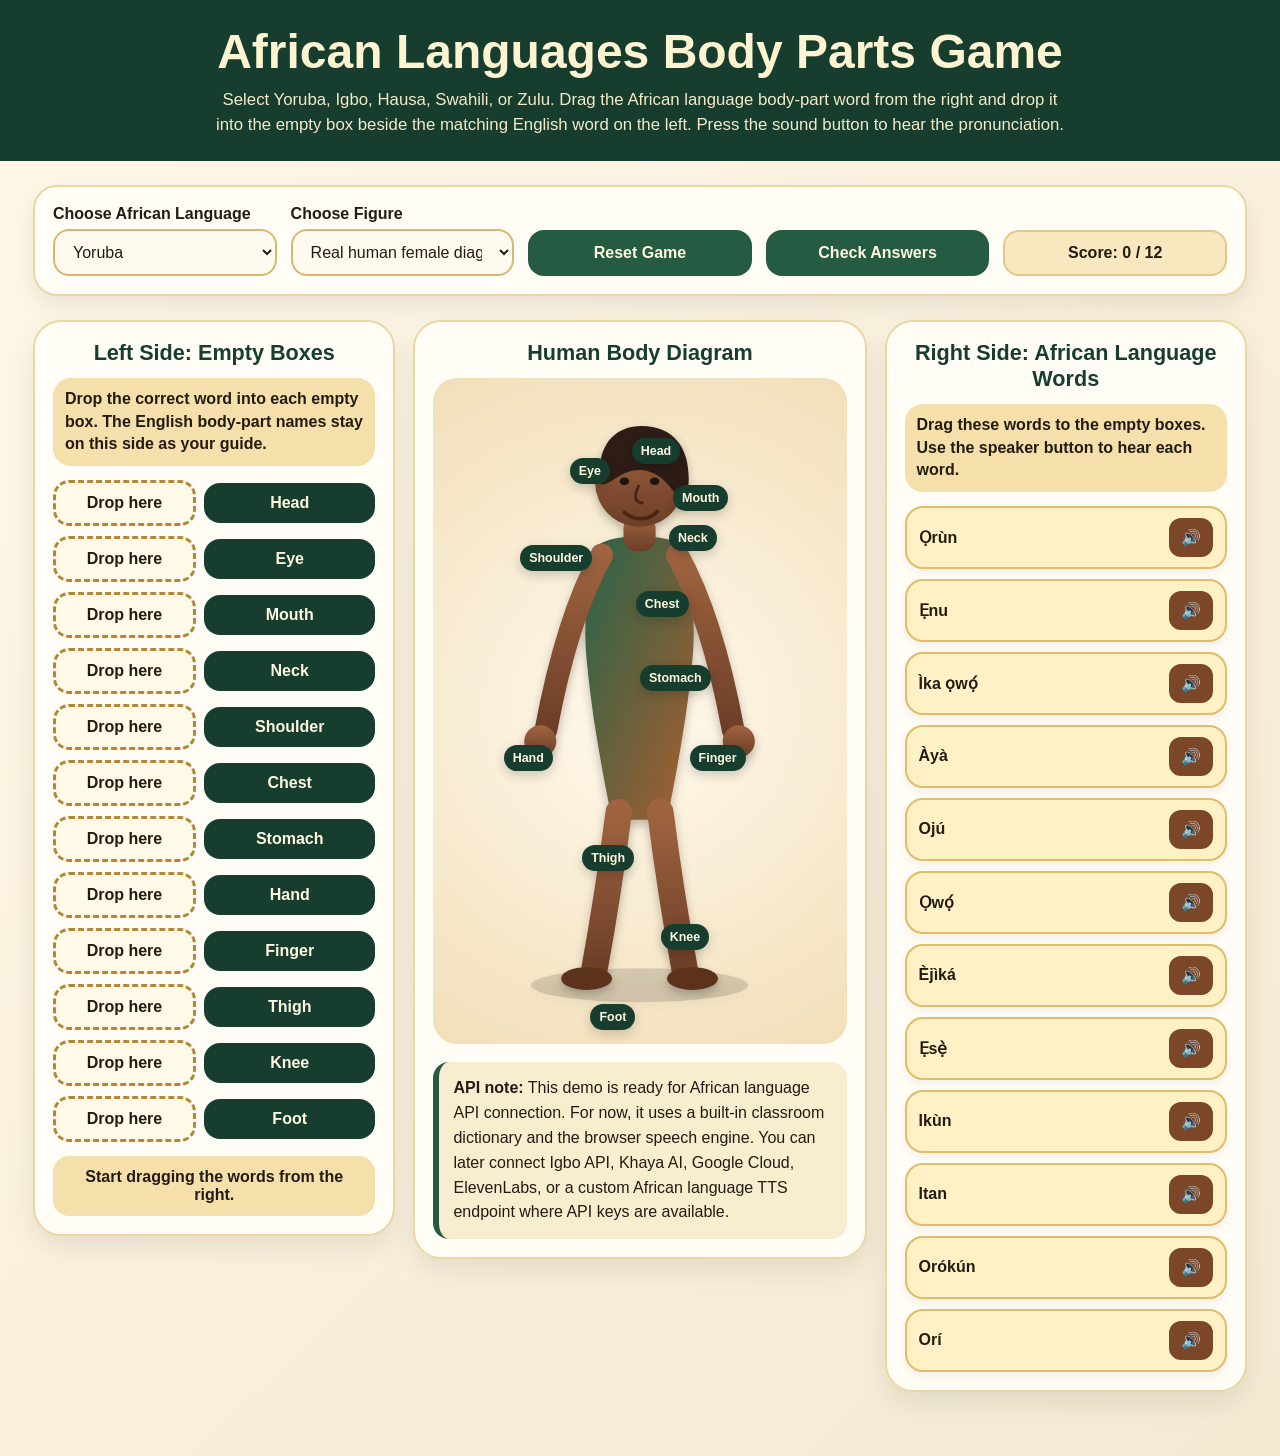
==== index.html @ 9f11a879 "first commit" ====
<!DOCTYPE html>
<html lang="en">
<head>
  <meta charset="UTF-8" />
  <meta name="viewport" content="width=device-width, initial-scale=1.0" />
  <title>African Languages Body Parts Game</title>
  <link rel="stylesheet" href="style.css">
</head>
<body>
  <header>
    <h1>African Languages Body Parts Game</h1>
    <p>Select Yoruba, Igbo, Hausa, Swahili, or Zulu. Drag the African language body-part word from the right and drop it into the empty box beside the matching English word on the left. Press the sound button to hear the pronunciation.</p>
  </header>

  <main>
    <section class="control-panel">
      <div>
        <label for="languageSelect">Choose African Language</label>
        <select id="languageSelect"></select>
      </div>
      <div>
        <label for="figureSelect">Choose Figure</label>
        <select id="figureSelect">
          <option value="female">Real human female diagram</option>
          <option value="male">Real human male diagram</option>
        </select>
      </div>
      <button id="resetBtn">Reset Game</button>
      <button id="checkBtn">Check Answers</button>
      <div class="score-card" id="scoreCard">Score: 0 / 12</div>
    </section>

    <section class="game-layout">
      <aside class="panel">
        <h2>Left Side: Empty Boxes</h2>
        <p class="instruction">Drop the correct word into each empty box. The English body-part names stay on this side as your guide.</p>
        <div class="drop-list" id="dropList"></div>
        <div class="feedback" id="feedback">Start dragging the words from the right.</div>
      </aside>

      <section class="figure-panel">
        <h2>Human Body Diagram</h2>
        <div class="figure-wrap">
          <svg id="humanSvg" viewBox="0 0 420 650" role="img" aria-label="Realistic human body diagram">
            <defs>
              <linearGradient id="skin" x1="0" x2="0" y1="0" y2="1">
                <stop offset="0%" stop-color="#9f643f" />
                <stop offset="100%" stop-color="#6c3e27" />
              </linearGradient>
              <linearGradient id="cloth" x1="0" x2="1" y1="0" y2="1">
                <stop offset="0%" stop-color="#276449" />
                <stop offset="100%" stop-color="#a85f30" />
              </linearGradient>
              <filter id="softShadow" x="-20%" y="-20%" width="140%" height="140%">
                <feDropShadow dx="0" dy="5" stdDeviation="5" flood-color="#000" flood-opacity="0.25" />
              </filter>
            </defs>
            <g id="femaleFigure" filter="url(#softShadow)">
              <ellipse cx="210" cy="615" rx="115" ry="18" fill="#000" opacity="0.13"/>
              <path d="M166 150 C155 185 150 230 154 270 C159 325 169 382 181 440 L239 440 C251 382 261 325 266 270 C270 230 265 185 254 150 C239 137 181 137 166 150 Z" fill="url(#cloth)"/>
              <path d="M170 160 C145 205 125 270 111 345" fill="none" stroke="url(#skin)" stroke-width="24" stroke-linecap="round"/>
              <path d="M250 160 C275 205 295 270 309 345" fill="none" stroke="url(#skin)" stroke-width="24" stroke-linecap="round"/>
              <circle cx="105" cy="357" r="17" fill="url(#skin)"/>
              <circle cx="315" cy="357" r="17" fill="url(#skin)"/>
              <path d="M188 432 C181 487 172 545 162 600" fill="none" stroke="url(#skin)" stroke-width="28" stroke-linecap="round"/>
              <path d="M232 432 C239 487 248 545 258 600" fill="none" stroke="url(#skin)" stroke-width="28" stroke-linecap="round"/>
              <ellipse cx="154" cy="608" rx="27" ry="12" fill="#5d321f"/>
              <ellipse cx="266" cy="608" rx="27" ry="12" fill="#5d321f"/>
              <rect x="193" y="118" width="34" height="38" rx="14" fill="url(#skin)"/>
              <circle cx="210" cy="83" r="47" fill="url(#skin)"/>
              <path d="M169 85 C162 38 191 18 225 25 C254 31 270 59 258 111 C246 90 231 70 210 70 C190 70 177 88 169 85 Z" fill="#2f1e18"/>
              <ellipse cx="194" cy="82" rx="5" ry="4" fill="#1a120e"/>
              <ellipse cx="226" cy="82" rx="5" ry="4" fill="#1a120e"/>
              <path d="M209 87 C204 98 204 104 213 105" fill="none" stroke="#4a2518" stroke-width="3" stroke-linecap="round"/>
              <path d="M194 115 C204 124 220 124 229 114" fill="none" stroke="#4a2518" stroke-width="4" stroke-linecap="round"/>
            </g>
            <g id="maleFigure" filter="url(#softShadow)" style="display:none">
              <ellipse cx="210" cy="615" rx="115" ry="18" fill="#000" opacity="0.13"/>
              <path d="M155 150 C145 210 150 305 169 438 L251 438 C270 305 275 210 265 150 C240 135 180 135 155 150 Z" fill="url(#cloth)"/>
              <path d="M162 165 C135 220 115 280 103 348" fill="none" stroke="url(#skin)" stroke-width="28" stroke-linecap="round"/>
              <path d="M258 165 C285 220 305 280 317 348" fill="none" stroke="url(#skin)" stroke-width="28" stroke-linecap="round"/>
              <circle cx="98" cy="360" r="18" fill="url(#skin)"/>
              <circle cx="322" cy="360" r="18" fill="url(#skin)"/>
              <path d="M186 435 C181 490 174 545 166 600" fill="none" stroke="url(#skin)" stroke-width="31" stroke-linecap="round"/>
              <path d="M234 435 C239 490 246 545 254 600" fill="none" stroke="url(#skin)" stroke-width="31" stroke-linecap="round"/>
              <ellipse cx="158" cy="608" rx="30" ry="12" fill="#5d321f"/>
              <ellipse cx="262" cy="608" rx="30" ry="12" fill="#5d321f"/>
              <rect x="191" y="118" width="38" height="38" rx="14" fill="url(#skin)"/>
              <circle cx="210" cy="82" r="48" fill="url(#skin)"/>
              <path d="M165 72 C174 31 198 18 230 26 C256 33 269 55 260 81 C238 65 190 63 165 72 Z" fill="#20140f"/>
              <ellipse cx="194" cy="82" rx="5" ry="4" fill="#1a120e"/>
              <ellipse cx="226" cy="82" rx="5" ry="4" fill="#1a120e"/>
              <path d="M209 88 C204 100 205 106 214 106" fill="none" stroke="#4a2518" stroke-width="3" stroke-linecap="round"/>
              <path d="M194 114 C204 122 220 122 229 113" fill="none" stroke="#4a2518" stroke-width="4" stroke-linecap="round"/>
            </g>
          </svg>
          <span class="callout" style="left:48%; top:9%;">Head</span>
          <span class="callout" style="left:33%; top:12%;">Eye</span>
          <span class="callout" style="left:58%; top:16%;">Mouth</span>
          <span class="callout" style="left:57%; top:22%;">Neck</span>
          <span class="callout" style="left:21%; top:25%;">Shoulder</span>
          <span class="callout" style="left:49%; top:32%;">Chest</span>
          <span class="callout" style="left:50%; top:43%;">Stomach</span>
          <span class="callout" style="left:17%; top:55%;">Hand</span>
          <span class="callout" style="left:62%; top:55%;">Finger</span>
          <span class="callout" style="left:36%; top:70%;">Thigh</span>
          <span class="callout" style="left:55%; top:82%;">Knee</span>
          <span class="callout" style="left:38%; top:94%;">Foot</span>
        </div>
        <div class="api-note">
          <strong>API note:</strong> This demo is ready for African language API connection. For now, it uses a built-in classroom dictionary and the browser speech engine. You can later connect Igbo API, Khaya AI, Google Cloud, ElevenLabs, or a custom African language TTS endpoint where API keys are available.
        </div>
      </section>

      <aside class="panel">
        <h2>Right Side: African Language Words</h2>
        <p class="instruction">Drag these words to the empty boxes. Use the speaker button to hear each word.</p>
        <div class="word-bank" id="wordBank"></div>
      </aside>
    </section>
  </main>

  <script>
    const bodyParts = [
      { key: "head", english: "Head" },
      { key: "eye", english: "Eye" },
      { key: "mouth", english: "Mouth" },
      { key: "neck", english: "Neck" },
      { key: "shoulder", english: "Shoulder" },
      { key: "chest", english: "Chest" },
      { key: "stomach", english: "Stomach" },
      { key: "hand", english: "Hand" },
      { key: "finger", english: "Finger" },
      { key: "thigh", english: "Thigh" },
      { key: "knee", english: "Knee" },
      { key: "foot", english: "Foot" }
    ];

    const languages = {
      yoruba: {
        name: "Yoruba",
        speechLang: "yo-NG",
        parts: {
          head: "Orí", eye: "Ojú", mouth: "Ẹnu", neck: "Ọrùn", shoulder: "Èjìká", chest: "Àyà", stomach: "Ikùn", hand: "Ọwọ́", finger: "Ìka ọwọ́", thigh: "Itan", knee: "Orókún", foot: "Ẹsẹ̀"
        }
      },
      igbo: {
        name: "Igbo",
        speechLang: "ig-NG",
        parts: {
          head: "Isi", eye: "Anya", mouth: "Ọnụ", neck: "Olu", shoulder: "Ubu", chest: "Obi", stomach: "Afọ", hand: "Aka", finger: "Mkpịsị aka", thigh: "Apata ụkwụ", knee: "Ikpere", foot: "Ụkwụ"
        }
      },
      hausa: {
        name: "Hausa",
        speechLang: "ha-NG",
        parts: {
          head: "Kai", eye: "Ido", mouth: "Baki", neck: "Wuya", shoulder: "Kafaɗa", chest: "Kirji", stomach: "Ciki", hand: "Hannu", finger: "Yatsa", thigh: "Cinya", knee: "Gwiwa", foot: "Ƙafa"
        }
      },
      swahili: {
        name: "Swahili",
        speechLang: "sw-KE",
        parts: {
          head: "Kichwa", eye: "Jicho", mouth: "Mdomo", neck: "Shingo", shoulder: "Bega", chest: "Kifua", stomach: "Tumbo", hand: "Mkono", finger: "Kidole", thigh: "Paja", knee: "Goti", foot: "Mguu"
        }
      },
      zulu: {
        name: "Zulu",
        speechLang: "zu-ZA",
        parts: {
          head: "Ikhanda", eye: "Iso", mouth: "Umlomo", neck: "Intamo", shoulder: "Ihlombe", chest: "Isifuba", stomach: "Isisu", hand: "Isandla", finger: "Umunwe", thigh: "Ithanga", knee: "Idolo", foot: "Unyawo"
        }
      }
    };

    const languageSelect = document.getElementById("languageSelect");
    const figureSelect = document.getElementById("figureSelect");
    const dropList = document.getElementById("dropList");
    const wordBank = document.getElementById("wordBank");
    const scoreCard = document.getElementById("scoreCard");
    const feedback = document.getElementById("feedback");
    const femaleFigure = document.getElementById("femaleFigure");
    const maleFigure = document.getElementById("maleFigure");

    Object.entries(languages).forEach(([id, lang]) => {
      const option = document.createElement("option");
      option.value = id;
      option.textContent = lang.name;
      languageSelect.appendChild(option);
    });

    function shuffle(array) {
      return [...array].sort(() => Math.random() - 0.5);
    }

    function speak(text, langCode) {
      if (!window.speechSynthesis) {
        alert("Speech is not supported in this browser.");
        return;
      }
      window.speechSynthesis.cancel();
      const utterance = new SpeechSynthesisUtterance(text);
      utterance.lang = langCode;
      utterance.rate = 0.78;
      utterance.pitch = 1;
      window.speechSynthesis.speak(utterance);
    }

    function renderGame() {
      const selectedLanguage = languages[languageSelect.value];
      dropList.innerHTML = "";
      wordBank.innerHTML = "";
      feedback.textContent = "Start dragging the words from the right.";
      scoreCard.textContent = `Score: 0 / ${bodyParts.length}`;

      bodyParts.forEach(part => {
        const row = document.createElement("div");
        row.className = "drop-row";

        const emptyBox = document.createElement("div");
        emptyBox.className = "empty-box";
        emptyBox.dataset.answer = part.key;
        emptyBox.textContent = "Drop here";

        emptyBox.addEventListener("dragover", event => {
          event.preventDefault();
          emptyBox.classList.add("over");
        });
        emptyBox.addEventListener("dragleave", () => emptyBox.classList.remove("over"));
        emptyBox.addEventListener("drop", event => {
          event.preventDefault();
          emptyBox.classList.remove("over", "correct", "wrong");
          const draggedKey = event.dataTransfer.getData("text/plain");
          const word = selectedLanguage.parts[draggedKey];
          emptyBox.textContent = word;
          emptyBox.dataset.dropped = draggedKey;
          const draggedCard = document.querySelector(`[data-card-key="${draggedKey}"]`);
          if (draggedCard) draggedCard.classList.add("used");
        });

        const english = document.createElement("div");
        english.className = "english-label";
        english.textContent = part.english;

        row.appendChild(emptyBox);
        row.appendChild(english);
        dropList.appendChild(row);
      });

      shuffle(bodyParts).forEach(part => {
        const card = document.createElement("div");
        card.className = "word-card";
        card.draggable = true;
        card.dataset.cardKey = part.key;

        const word = document.createElement("span");
        word.textContent = selectedLanguage.parts[part.key];

        const soundButton = document.createElement("button");
        soundButton.className = "sound-btn";
        soundButton.type = "button";
        soundButton.textContent = "🔊";
        soundButton.title = `Hear ${selectedLanguage.parts[part.key]}`;
        soundButton.addEventListener("click", event => {
          event.stopPropagation();
          speak(selectedLanguage.parts[part.key], selectedLanguage.speechLang);
        });

        card.appendChild(word);
        card.appendChild(soundButton);
        card.addEventListener("dragstart", event => {
          event.dataTransfer.setData("text/plain", part.key);
        });
        wordBank.appendChild(card);
      });
    }

    function checkAnswers() {
      const boxes = document.querySelectorAll(".empty-box");
      let score = 0;
      boxes.forEach(box => {
        box.classList.remove("correct", "wrong");
        if (box.dataset.dropped === box.dataset.answer) {
          box.classList.add("correct");
          score++;
        } else {
          box.classList.add("wrong");
        }
      });
      scoreCard.textContent = `Score: ${score} / ${bodyParts.length}`;
      feedback.textContent = score === bodyParts.length
        ? "Excellent. You matched every body part correctly."
        : `You got ${score} out of ${bodyParts.length}. Check the red boxes and try again.`;
    }

    figureSelect.addEventListener("change", () => {
      const showFemale = figureSelect.value === "female";
      femaleFigure.style.display = showFemale ? "block" : "none";
      maleFigure.style.display = showFemale ? "none" : "block";
    });

    languageSelect.addEventListener("change", renderGame);
    document.getElementById("resetBtn").addEventListener("click", renderGame);
    document.getElementById("checkBtn").addEventListener("click", checkAnswers);

    languageSelect.value = "yoruba";
    renderGame();

    /*
      API connection placeholder:
      Replace languages[language].parts with data from your chosen African language API.
      Example shape expected by this game:
      {
        language: "Yoruba",
        speechLang: "yo-NG",
        parts: { head: "Orí", eye: "Ojú", ... }
      }
    */
  </script>
</body>
</html>
---- style.css ----
* { box-sizing: border-box; margin: 0; padding: 0; }
    body {
      font-family: "Segoe UI", Arial, sans-serif;
      background: linear-gradient(135deg, #fff8e8, #f3ead2);
      color: #241b12;
      min-height: 100vh;
    }
    header {
      background: #173d2f;
      color: #fff4d1;
      padding: 24px 20px;
      text-align: center;
    }
    header h1 { font-size: clamp(1.7rem, 4vw, 3rem); margin-bottom: 8px; }
    header p { font-size: 1.05rem; opacity: 0.95; max-width: 850px; margin: 0 auto; line-height: 1.5; }
    main { max-width: 1250px; margin: 24px auto; padding: 0 18px 40px; }
    .control-panel {
      background: #fffdf6;
      border: 2px solid #ecd7a3;
      border-radius: 24px;
      padding: 18px;
      display: grid;
      grid-template-columns: repeat(auto-fit, minmax(220px, 1fr));
      gap: 14px;
      align-items: end;
      box-shadow: 0 10px 24px rgba(0,0,0,0.08);
      margin-bottom: 24px;
    }
    label { font-weight: 800; display: block; margin-bottom: 6px; }
    select, button {
      width: 100%;
      border: 2px solid #d8b86f;
      border-radius: 16px;
      padding: 12px 14px;
      font-size: 1rem;
      background: #fffaf0;
      color: #241b12;
    }
    button {
      background: #245b42;
      color: #fff8df;
      border-color: #245b42;
      cursor: pointer;
      font-weight: 800;
      transition: transform 0.15s ease, background 0.15s ease;
    }
    button:hover { transform: translateY(-1px); background: #c86b37; border-color: #c86b37; }
    .score-card {
      background: #f9e8bf;
      padding: 12px 14px;
      border-radius: 16px;
      font-weight: 800;
      text-align: center;
      border: 2px solid #e1c987;
    }
    .game-layout {
      display: grid;
      grid-template-columns: 1fr 1.25fr 1fr;
      gap: 18px;
      align-items: start;
    }
    .panel, .figure-panel {
      background: #fffdf6;
      border: 2px solid #ecd7a3;
      border-radius: 28px;
      padding: 18px;
      box-shadow: 0 12px 28px rgba(0,0,0,0.08);
    }
    .panel h2, .figure-panel h2 {
      text-align: center;
      margin-bottom: 12px;
      color: #173d2f;
      font-size: 1.35rem;
    }
    .instruction {
      background: #f5dfaa;
      border-radius: 18px;
      padding: 10px 12px;
      margin-bottom: 14px;
      line-height: 1.4;
      font-weight: 650;
    }
    .drop-list, .word-bank { display: grid; gap: 10px; }
    .drop-row {
      display: grid;
      grid-template-columns: 1fr 1.2fr;
      gap: 8px;
      align-items: center;
    }
    .empty-box {
      min-height: 46px;
      border: 3px dashed #b48738;
      background: #fff9e8;
      border-radius: 16px;
      display: flex;
      align-items: center;
      justify-content: center;
      padding: 8px;
      font-weight: 800;
      text-align: center;
      transition: 0.15s ease;
    }
    .empty-box.over { background: #e4f1df; border-color: #245b42; }
    .empty-box.correct { background: #dff1d9; border-style: solid; border-color: #2d7b42; }
    .empty-box.wrong { background: #ffe0d6; border-style: solid; border-color: #c54b33; }
    .english-label {
      background: #173d2f;
      color: #fff8df;
      border-radius: 16px;
      padding: 11px 10px;
      font-weight: 800;
      text-align: center;
    }
    .word-card {
      display: grid;
      grid-template-columns: 1fr auto;
      gap: 8px;
      align-items: center;
      background: #fff1c6;
      border: 2px solid #e0bd68;
      border-radius: 18px;
      padding: 10px 12px;
      cursor: grab;
      font-weight: 850;
      user-select: none;
      box-shadow: 0 4px 10px rgba(0,0,0,0.06);
    }
    .word-card:active { cursor: grabbing; }
    .word-card.used { opacity: 0.35; pointer-events: none; }
    .sound-btn {
      width: auto;
      min-width: 44px;
      padding: 8px 10px;
      border-radius: 12px;
      background: #7b4728;
      border-color: #7b4728;
      color: white;
    }
    .figure-wrap {
      position: relative;
      background: radial-gradient(circle at center, #fff9ed 0%, #f2dfb9 100%);
      border-radius: 24px;
      padding: 8px;
      min-height: 660px;
      overflow: hidden;
    }
    svg { width: 100%; height: 650px; display: block; }
    .callout {
      position: absolute;
      background: #173d2f;
      color: #fff8df;
      padding: 6px 9px;
      border-radius: 999px;
      font-size: 0.78rem;
      font-weight: 800;
      box-shadow: 0 4px 12px rgba(0,0,0,0.18);
      white-space: nowrap;
    }
    .api-note {
      margin-top: 18px;
      background: #f8edcf;
      border-left: 6px solid #245b42;
      padding: 14px;
      border-radius: 16px;
      line-height: 1.55;
    }
    .feedback {
      margin-top: 14px;
      padding: 12px;
      border-radius: 16px;
      background: #f5dfaa;
      font-weight: 800;
      text-align: center;
    }
    @media (max-width: 980px) {
      .game-layout { grid-template-columns: 1fr; }
      .figure-wrap { min-height: auto; }
      svg { height: 560px; }
    }
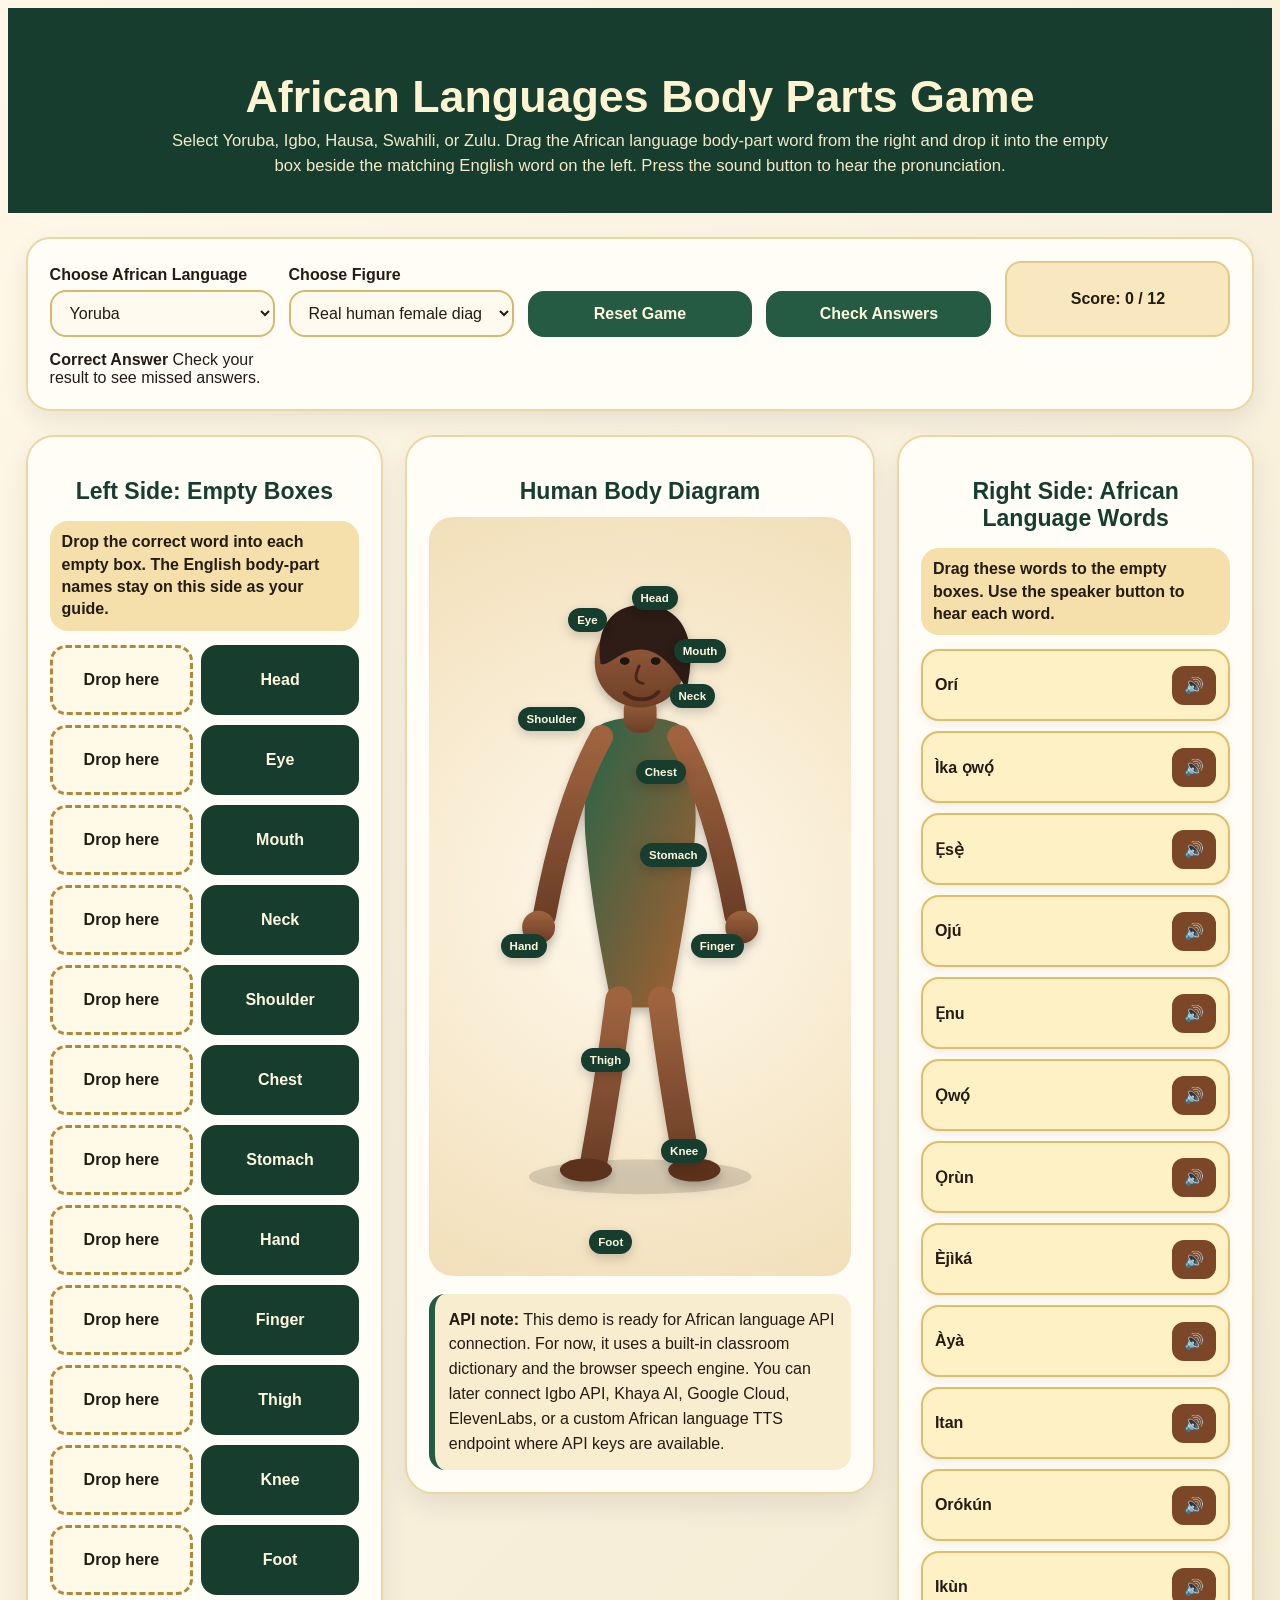
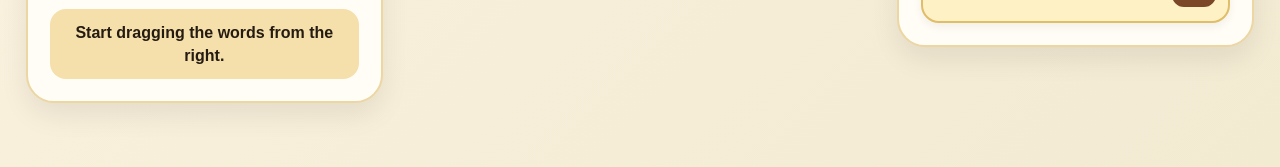
==== commit 1680e594: "final commit" ====
--- a/index.html
+++ b/index.html
@@ -4,7 +4,8 @@
   <meta charset="UTF-8" />
   <meta name="viewport" content="width=device-width, initial-scale=1.0" />
   <title>African Languages Body Parts Game</title>
-  <link rel="stylesheet" href="style.css">
+<link rel="stylesheet" href="style.css">
+  
 </head>
 <body>
   <header>
@@ -28,6 +29,10 @@
       <button id="resetBtn">Reset Game</button>
       <button id="checkBtn">Check Answers</button>
       <div class="score-card" id="scoreCard">Score: 0 / 12</div>
+      <div class="correct-answer-card" id="correctAnswerCard">
+        <strong>Correct Answer</strong>
+        <span>Check your result to see missed answers.</span>
+      </div>
     </section>
 
     <section class="game-layout">
@@ -179,6 +184,7 @@
     const dropList = document.getElementById("dropList");
     const wordBank = document.getElementById("wordBank");
     const scoreCard = document.getElementById("scoreCard");
+    const correctAnswerCard = document.getElementById("correctAnswerCard");
     const feedback = document.getElementById("feedback");
     const femaleFigure = document.getElementById("femaleFigure");
     const maleFigure = document.getElementById("maleFigure");
@@ -213,6 +219,10 @@
       wordBank.innerHTML = "";
       feedback.textContent = "Start dragging the words from the right.";
       scoreCard.textContent = `Score: 0 / ${bodyParts.length}`;
+      correctAnswerCard.innerHTML = `
+        <strong>Correct Answer</strong>
+        <span>Check your result to see missed answers.</span>
+      `;
 
       bodyParts.forEach(part => {
         const row = document.createElement("div");
@@ -277,21 +287,53 @@
     }
 
     function checkAnswers() {
+      const selectedLanguage = languages[languageSelect.value];
       const boxes = document.querySelectorAll(".empty-box");
       let score = 0;
+      let missingOrWrongAnswers = [];
+
       boxes.forEach(box => {
         box.classList.remove("correct", "wrong");
-        if (box.dataset.dropped === box.dataset.answer) {
+
+        const correctKey = box.dataset.answer;
+        const correctWord = selectedLanguage.parts[correctKey];
+        const englishName = bodyParts.find(part => part.key === correctKey).english;
+
+        if (box.dataset.dropped === correctKey) {
           box.classList.add("correct");
+          box.textContent = correctWord;
           score++;
         } else {
           box.classList.add("wrong");
+
+          const currentAnswer = box.dataset.dropped
+            ? selectedLanguage.parts[box.dataset.dropped]
+            : "No answer";
+
+          box.innerHTML = `
+            <span>${currentAnswer}</span>
+            <span class="answer-hint">Correct: ${correctWord}</span>
+          `;
+
+          missingOrWrongAnswers.push(`${englishName}: ${correctWord}`);
         }
       });
+
       scoreCard.textContent = `Score: ${score} / ${bodyParts.length}`;
-      feedback.textContent = score === bodyParts.length
-        ? "Excellent. You matched every body part correctly."
-        : `You got ${score} out of ${bodyParts.length}. Check the red boxes and try again.`;
+
+      if (score === bodyParts.length) {
+        correctAnswerCard.innerHTML = `
+          <strong>Correct Answer</strong>
+          <span>All answers are correct.</span>
+        `;
+        feedback.textContent = "Excellent. You matched every body part correctly.";
+      } else {
+        correctAnswerCard.innerHTML = `
+          <strong>Correct Answer</strong>
+          <span>${missingOrWrongAnswers.join("<br>")}</span>
+        `;
+        feedback.textContent = `You got ${score} out of ${bodyParts.length}. See the Correct Answer box above.`;
+      }
     }
 
     figureSelect.addEventListener("change", () => {
--- a/style.css
+++ b/style.css
@@ -1,32 +1,56 @@
+<style>
     * { box-sizing: border-box; margin: 0; padding: 0; }
+
     body {
       font-family: "Segoe UI", Arial, sans-serif;
       background: linear-gradient(135deg, #fff8e8, #f3ead2);
       color: #241b12;
       min-height: 100vh;
-    }
+      overflow-x: hidden;
+    }
+
     header {
       background: #173d2f;
       color: #fff4d1;
-      padding: 24px 20px;
-      text-align: center;
-    }
-    header h1 { font-size: clamp(1.7rem, 4vw, 3rem); margin-bottom: 8px; }
-    header p { font-size: 1.05rem; opacity: 0.95; max-width: 850px; margin: 0 auto; line-height: 1.5; }
-    main { max-width: 1250px; margin: 24px auto; padding: 0 18px 40px; }
+      padding: clamp(18px, 3vw, 34px) 20px;
+      text-align: center;
+    }
+
+    header h1 {
+      font-size: clamp(1.5rem, 3.5vw, 3.4rem);
+      margin-bottom: 8px;
+      line-height: 1.1;
+    }
+
+    header p {
+      font-size: clamp(0.95rem, 1.3vw, 1.2rem);
+      opacity: 0.95;
+      max-width: 950px;
+      margin: 0 auto;
+      line-height: 1.5;
+    }
+
+    main {
+      width: min(96vw, 1500px);
+      margin: 24px auto;
+      padding: 0 12px 40px;
+    }
+
     .control-panel {
       background: #fffdf6;
       border: 2px solid #ecd7a3;
       border-radius: 24px;
-      padding: 18px;
+      padding: clamp(14px, 2vw, 22px);
       display: grid;
-      grid-template-columns: repeat(auto-fit, minmax(220px, 1fr));
+      grid-template-columns: repeat(5, minmax(160px, 1fr));
       gap: 14px;
       align-items: end;
       box-shadow: 0 10px 24px rgba(0,0,0,0.08);
       margin-bottom: 24px;
     }
+
     label { font-weight: 800; display: block; margin-bottom: 6px; }
+
     select, button {
       width: 100%;
       border: 2px solid #d8b86f;
@@ -36,6 +60,7 @@
       background: #fffaf0;
       color: #241b12;
     }
+
     button {
       background: #245b42;
       color: #fff8df;
@@ -44,7 +69,9 @@
       font-weight: 800;
       transition: transform 0.15s ease, background 0.15s ease;
     }
+
     button:hover { transform: translateY(-1px); background: #c86b37; border-color: #c86b37; }
+
     .score-card {
       background: #f9e8bf;
       padding: 12px 14px;
@@ -52,26 +79,34 @@
       font-weight: 800;
       text-align: center;
       border: 2px solid #e1c987;
-    }
+      min-height: 48px;
+      display: flex;
+      align-items: center;
+      justify-content: center;
+    }
+
     .game-layout {
       display: grid;
-      grid-template-columns: 1fr 1.25fr 1fr;
-      gap: 18px;
+      grid-template-columns: minmax(280px, 0.95fr) minmax(360px, 1.25fr) minmax(280px, 0.95fr);
+      gap: clamp(14px, 1.7vw, 24px);
       align-items: start;
     }
+
     .panel, .figure-panel {
       background: #fffdf6;
       border: 2px solid #ecd7a3;
       border-radius: 28px;
-      padding: 18px;
+      padding: clamp(14px, 1.8vw, 22px);
       box-shadow: 0 12px 28px rgba(0,0,0,0.08);
     }
+
     .panel h2, .figure-panel h2 {
       text-align: center;
       margin-bottom: 12px;
       color: #173d2f;
-      font-size: 1.35rem;
-    }
+      font-size: clamp(1.15rem, 1.8vw, 1.55rem);
+    }
+
     .instruction {
       background: #f5dfaa;
       border-radius: 18px;
@@ -80,15 +115,18 @@
       line-height: 1.4;
       font-weight: 650;
     }
+
     .drop-list, .word-bank { display: grid; gap: 10px; }
+
     .drop-row {
       display: grid;
-      grid-template-columns: 1fr 1.2fr;
+      grid-template-columns: minmax(120px, 1fr) minmax(120px, 1.1fr);
       gap: 8px;
-      align-items: center;
-    }
+      align-items: stretch;
+    }
+
     .empty-box {
-      min-height: 46px;
+      min-height: 48px;
       border: 3px dashed #b48738;
       background: #fff9e8;
       border-radius: 16px;
@@ -99,10 +137,23 @@
       font-weight: 800;
       text-align: center;
       transition: 0.15s ease;
-    }
+      line-height: 1.25;
+      flex-direction: column;
+      gap: 3px;
+    }
+
     .empty-box.over { background: #e4f1df; border-color: #245b42; }
     .empty-box.correct { background: #dff1d9; border-style: solid; border-color: #2d7b42; }
     .empty-box.wrong { background: #ffe0d6; border-style: solid; border-color: #c54b33; }
+
+    .answer-hint {
+      display: block;
+      margin-top: 3px;
+      font-size: 0.78rem;
+      font-weight: 800;
+      color: #7b2517;
+    }
+
     .english-label {
       background: #173d2f;
       color: #fff8df;
@@ -110,7 +161,11 @@
       padding: 11px 10px;
       font-weight: 800;
       text-align: center;
-    }
+      display: flex;
+      align-items: center;
+      justify-content: center;
+    }
+
     .word-card {
       display: grid;
       grid-template-columns: 1fr auto;
@@ -124,9 +179,12 @@
       font-weight: 850;
       user-select: none;
       box-shadow: 0 4px 10px rgba(0,0,0,0.06);
-    }
+      min-height: 48px;
+    }
+
     .word-card:active { cursor: grabbing; }
     .word-card.used { opacity: 0.35; pointer-events: none; }
+
     .sound-btn {
       width: auto;
       min-width: 44px;
@@ -136,26 +194,34 @@
       border-color: #7b4728;
       color: white;
     }
+
     .figure-wrap {
       position: relative;
       background: radial-gradient(circle at center, #fff9ed 0%, #f2dfb9 100%);
       border-radius: 24px;
       padding: 8px;
-      min-height: 660px;
+      min-height: clamp(520px, 58vw, 760px);
       overflow: hidden;
     }
-    svg { width: 100%; height: 650px; display: block; }
+
+    svg {
+      width: 100%;
+      height: clamp(520px, 58vw, 760px);
+      display: block;
+    }
+
     .callout {
       position: absolute;
       background: #173d2f;
       color: #fff8df;
       padding: 6px 9px;
       border-radius: 999px;
-      font-size: 0.78rem;
+      font-size: clamp(0.68rem, 0.9vw, 0.86rem);
       font-weight: 800;
       box-shadow: 0 4px 12px rgba(0,0,0,0.18);
       white-space: nowrap;
     }
+
     .api-note {
       margin-top: 18px;
       background: #f8edcf;
@@ -164,6 +230,7 @@
       border-radius: 16px;
       line-height: 1.55;
     }
+
     .feedback {
       margin-top: 14px;
       padding: 12px;
@@ -171,10 +238,82 @@
       background: #f5dfaa;
       font-weight: 800;
       text-align: center;
-    }
-    @media (max-width: 980px) {
-      .game-layout { grid-template-columns: 1fr; }
-      .figure-wrap { min-height: auto; }
-      svg { height: 560px; }
-    }
-  +      line-height: 1.45;
+    }
+
+    @media (min-width: 1400px) {
+      main { width: min(94vw, 1650px); }
+      .game-layout {
+        grid-template-columns: minmax(330px, 0.9fr) minmax(520px, 1.35fr) minmax(330px, 0.9fr);
+      }
+      .drop-list, .word-bank { gap: 12px; }
+      .empty-box, .word-card { min-height: 54px; }
+    }
+
+    @media (max-width: 1100px) {
+      .control-panel {
+        grid-template-columns: repeat(2, minmax(220px, 1fr));
+      }
+      .game-layout {
+        grid-template-columns: 1fr;
+      }
+      .figure-panel {
+        order: -1;
+      }
+      .figure-wrap {
+        min-height: 560px;
+      }
+      svg {
+        height: 560px;
+      }
+    }
+
+    @media (max-width: 640px) {
+      main {
+        width: 100%;
+        padding: 0 10px 30px;
+        margin-top: 14px;
+      }
+      header {
+        padding: 18px 14px;
+      }
+      .control-panel {
+        grid-template-columns: 1fr;
+        border-radius: 18px;
+      }
+      .panel, .figure-panel {
+        border-radius: 20px;
+        padding: 13px;
+      }
+      .drop-row {
+        grid-template-columns: 1fr;
+      }
+      .english-label {
+        order: -1;
+        min-height: 42px;
+      }
+      .empty-box {
+        min-height: 50px;
+      }
+      .figure-wrap {
+        min-height: 440px;
+        padding: 4px;
+      }
+      svg {
+        height: 440px;
+      }
+      .callout {
+        font-size: 0.65rem;
+        padding: 5px 7px;
+      }
+      .api-note {
+        font-size: 0.9rem;
+      }
+    }
+
+    @media (max-width: 420px) {
+      svg { height: 390px; }
+      .figure-wrap { min-height: 390px; }
+      .callout { transform: scale(0.9); transform-origin: left center; }
+    }
+  </style>
